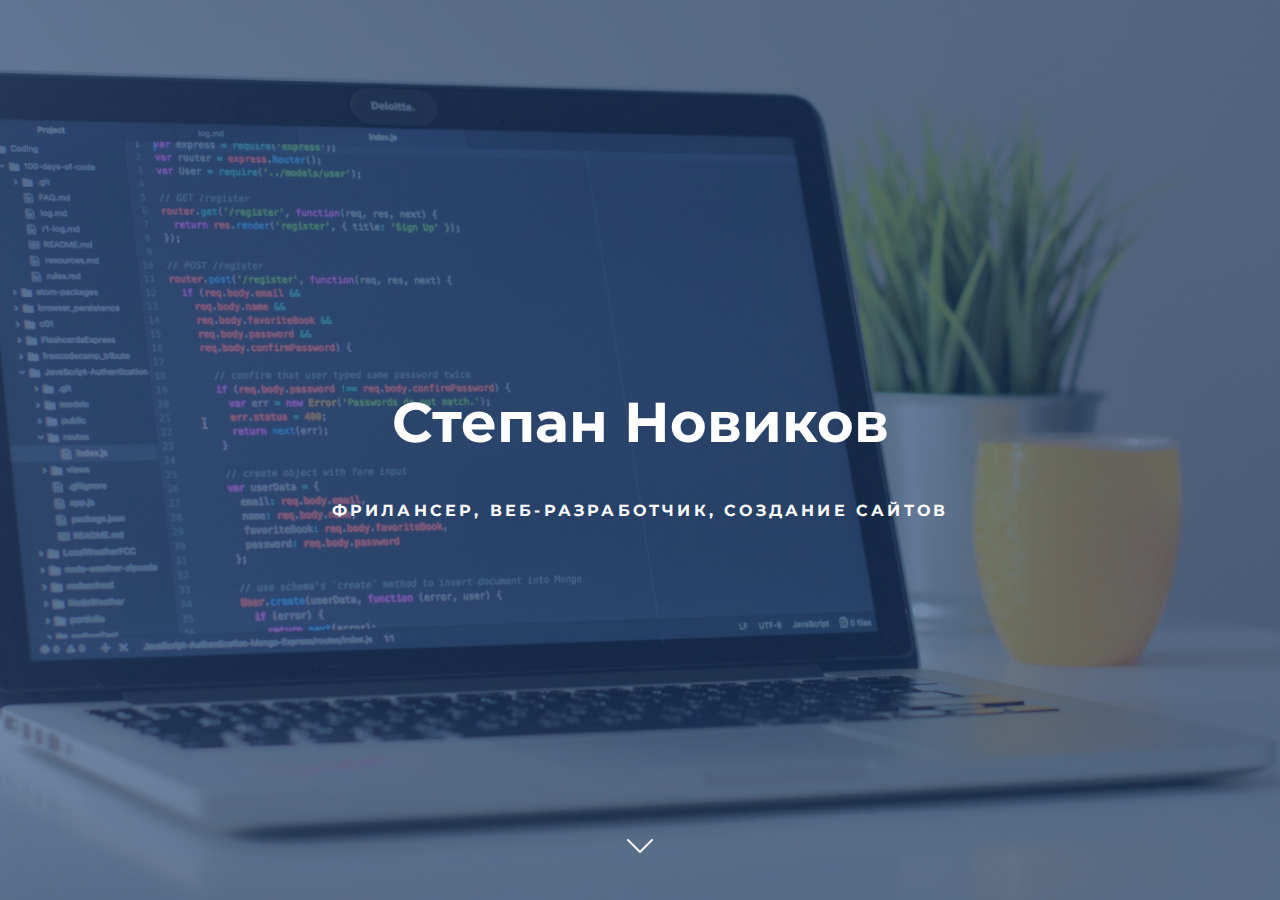
==== index.html @ 61199508 "header" ====
<!DOCTYPE html>
<html lang="en">
<head>
    <meta charset="UTF-8">
    <meta name="viewport" content="width=device-width, initial-scale=1.0">
    <title>Сайт портфолио</title>
    <link rel="stylesheet" href="./css/main.css">
    <link href="https://fonts.googleapis.com/css2?family=Montserrat:wght@400;700&display=swap" rel="stylesheet">
</head>
<body>
    <div class="header">
        <h1 class="header-title">Степан Новиков</h1>
        <p class="header-subtitle">фрилансер, веб-разработчик, создание сайтов</p>
        <div class="header-arrow">
            <img src="./image/header/chevron-down.svg" alt="Arrow">
        </div>
    </div>
</body>
</html>
---- css/main.css ----
body {
    margin: 0;
    font-family: 'Montserrat', sans-serif;
}
.header{
    position: relative;
    display: flex;
    flex-direction: column;
    justify-content: center;
    align-items: center;
    
    width: 100%;
    height: 100vh;

    background-color: #536681;
    background-image: url("../image/header/header-bg.jpg");
    background-size: cover;
    background-position: center;
}

.header-title{
    margin: 25px;
    font-weight: 700;
    font-size: 56px;
    line-height: 130%;
    text-align: center;
    color: #FFFFFF;
}

.header-subtitle{
    font-weight: bold;
    font-size: 16px;
    line-height: 150%;
    text-align: center;
    letter-spacing: 0.2em;
    text-transform: uppercase;
    color: #FFFFFF;
}

.header-arrow{
    width: 48px;
    height: 48px;
    position: absolute;
    bottom: 30px;
    left: 50%;
    transform: translate(-50%,0);
}
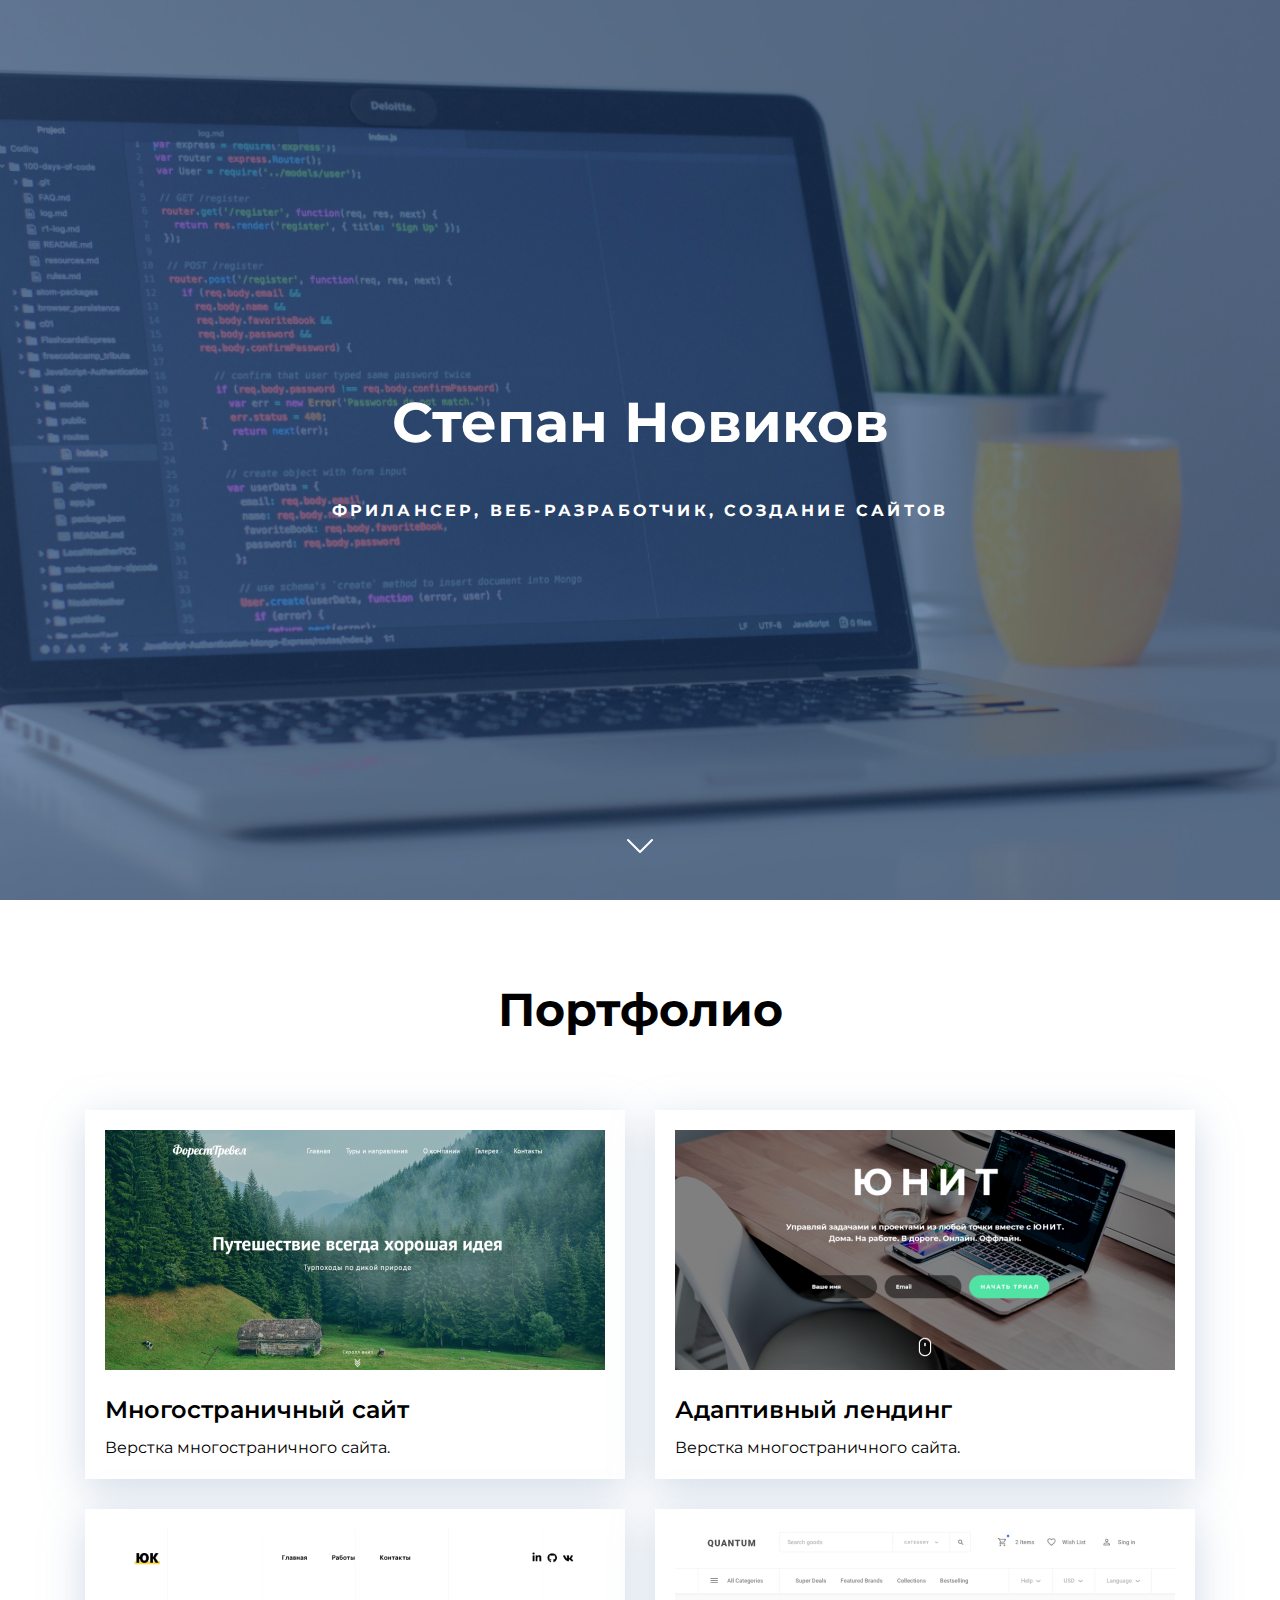
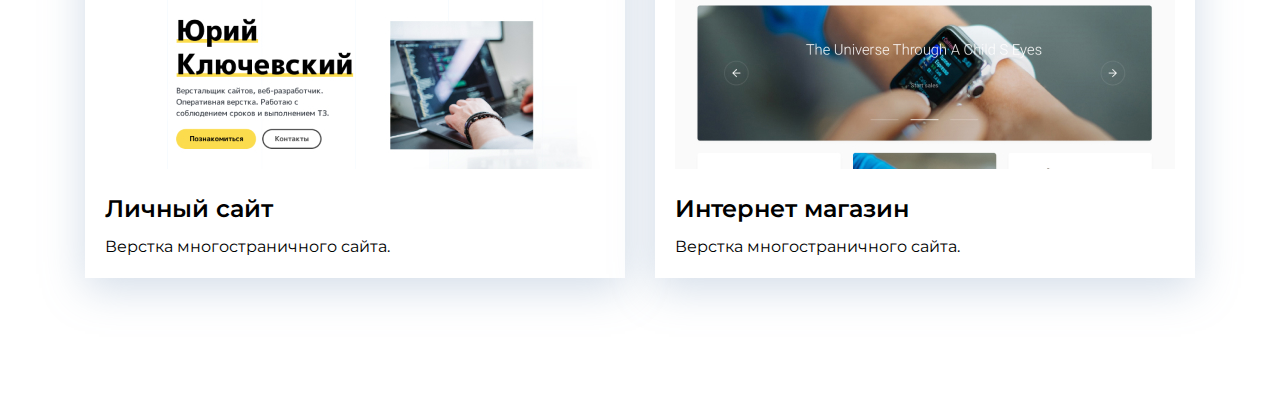
==== commit a391c85c: "portfolio section" ====
--- a/index.html
+++ b/index.html
@@ -8,6 +8,7 @@
     <link href="https://fonts.googleapis.com/css2?family=Montserrat:wght@400;700&display=swap" rel="stylesheet">
 </head>
 <body>
+
     <div class="header">
         <h1 class="header-title">Степан Новиков</h1>
         <p class="header-subtitle">фрилансер, веб-разработчик, создание сайтов</p>
@@ -15,5 +16,43 @@
             <img src="./image/header/chevron-down.svg" alt="Arrow">
         </div>
     </div>
+
+    <div class="portfolio">
+        <div class="container">
+            <h2 class="portfolio-header">Портфолио</h2>
+            <!-- portfolio-cards-wrapper -->
+            <div class="portfolio-cards-wrapper">
+                <!-- Card -->
+                <div class="card">
+                    <img class="card-img" src="./image/portfolio/forest.jpg" alt="Многостраничный сайт">
+                    <h3 class="card-title">Многостраничный сайт</h3>
+                    <p>Верстка многостраничного сайта.</p>
+                </div>
+                <!-- //Card -->
+                <!-- Card -->
+                <div class="card">
+                    <img class="card-img" src="./image/portfolio/unit.jpg" alt="Многостраничный сайт">
+                    <h3 class="card-title">Адаптивный лендинг</h3>
+                    <p>Верстка многостраничного сайта.</p>
+                </div>
+                <!-- //Card -->
+                <!-- Card -->
+                <div class="card">
+                    <img class="card-img" src="./image/portfolio/quantum.jpg" alt="Многостраничный сайт">
+                    <h3 class="card-title">Личный сайт</h3>
+                    <p>Верстка многостраничного сайта.</p>
+                </div>
+                <!-- //Card -->
+                <!-- Card -->
+                <div class="card">
+                    <img class="card-img" src="./image/portfolio/portfolio.jpg" alt="Многостраничный сайт">
+                    <h3 class="card-title">Интернет магазин</h3>
+                    <p>Верстка многостраничного сайта.</p>
+                </div>
+                <!-- //Card -->
+            </div>
+            <!-- //portfolio-cards-wrapper -->
+        </div>
+    </div>
 </body>
 </html>--- a/css/main.css
+++ b/css/main.css
@@ -1,8 +1,24 @@
+* {
+    box-sizing: border-box;
+}
+
 body {
     margin: 0;
     font-family: 'Montserrat', sans-serif;
 }
-.header{
+
+.container {
+    max-width: 1110px;
+    margin-left: auto;
+    margin-right: auto;
+}
+
+.none {
+    display: none!important;
+}
+
+/*Header*/
+.header {
     position: relative;
     display: flex;
     flex-direction: column;
@@ -18,7 +34,7 @@
     background-position: center;
 }
 
-.header-title{
+.header-title {
     margin: 25px;
     font-weight: 700;
     font-size: 56px;
@@ -27,7 +43,7 @@
     color: #FFFFFF;
 }
 
-.header-subtitle{
+.header-subtitle {
     font-weight: bold;
     font-size: 16px;
     line-height: 150%;
@@ -37,11 +53,64 @@
     color: #FFFFFF;
 }
 
-.header-arrow{
+.header-arrow {
     width: 48px;
     height: 48px;
     position: absolute;
     bottom: 30px;
     left: 50%;
     transform: translate(-50%,0);
-}+}
+
+/*Portfolio*/
+.portfolio {
+    padding-top: 80px;
+    padding-bottom: 115px;
+}
+.portfolio-header { 
+    font-weight: 700;
+    font-size: 46px;
+    line-height: 130%;
+    text-align: center;
+    color: black;
+    margin: 0;
+    margin-bottom: 70px;
+}
+
+.portfolio-cards-wrapper {
+    display: flex;
+    flex-wrap: wrap;
+    justify-content: space-between;
+}
+
+.card {
+    margin-bottom: 30px;
+    padding: 20px;
+    max-width: 540px;
+    background-color: white;
+    box-shadow: 0px 10px 40px rgba(126, 155, 189, 0.35);
+}
+
+.card:last-child, .card:nth-last-child(2) {
+    margin-bottom: 0;
+}
+
+.card-img {
+    margin-bottom: 20px;
+}
+
+.card-title {
+    margin: 0;
+    margin-bottom: 13px;
+    font-weight: 600;
+    font-size: 24px;
+    line-height: 130%;
+    color: #000000;
+}
+
+.card p {
+    font-size: 16px;
+    line-height: 130%;
+    color: black;
+    margin: 0;
+}
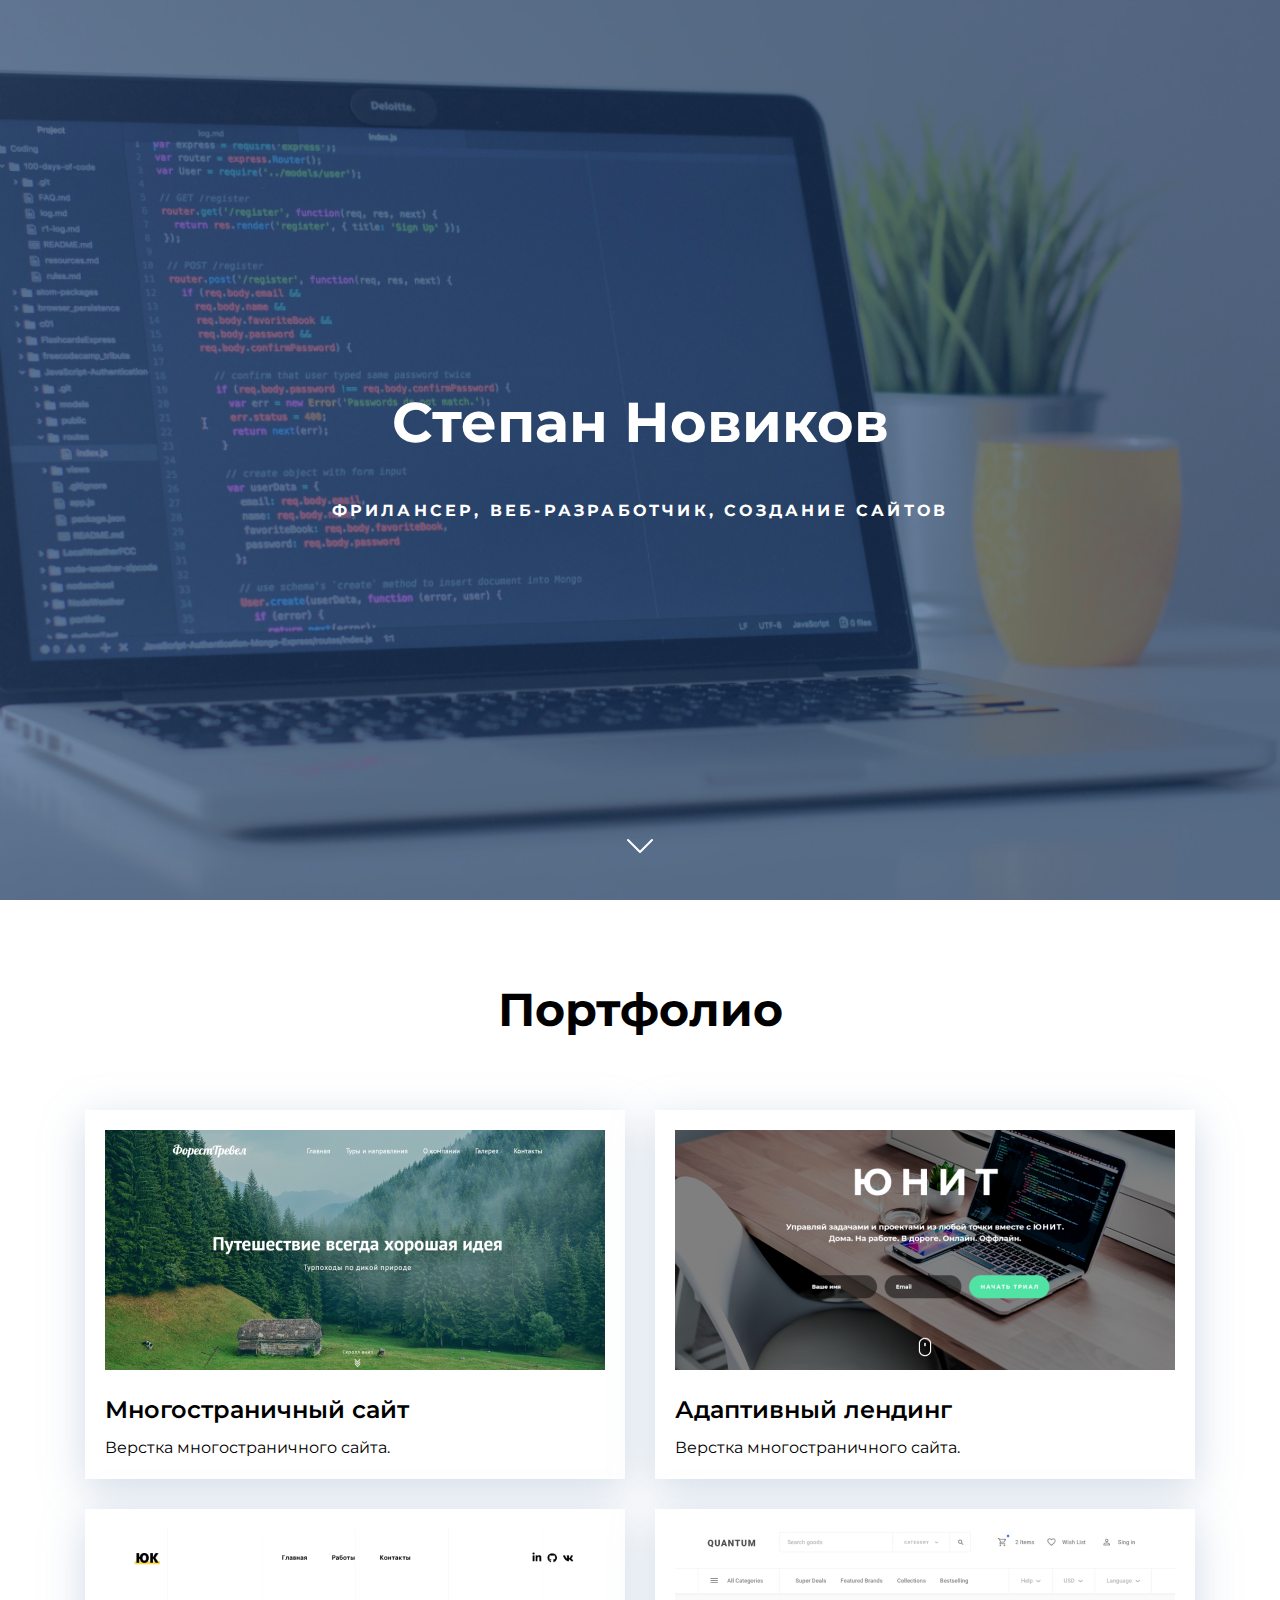
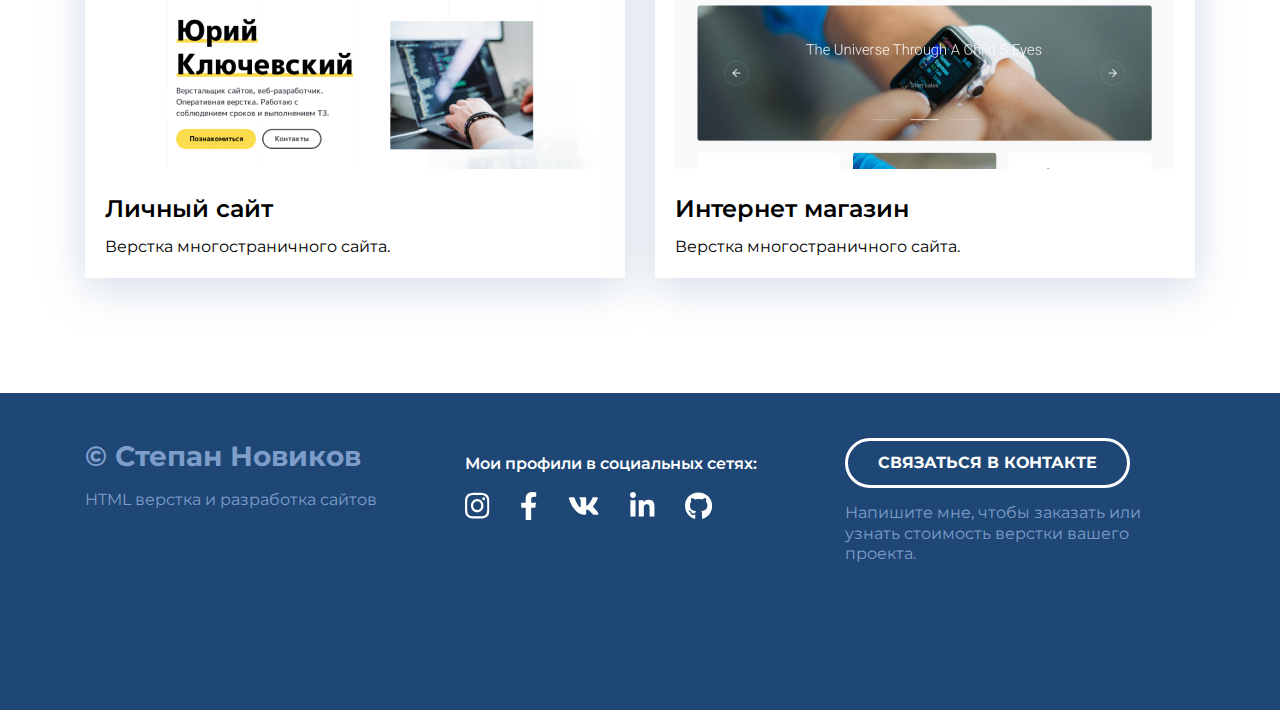
==== commit 3dafcb32: "footer" ====
--- a/index.html
+++ b/index.html
@@ -54,5 +54,44 @@
             <!-- //portfolio-cards-wrapper -->
         </div>
     </div>
+
+    <div class="footer">
+        <div class="container">
+            <div class="footer-row">
+                <div class="footer-copyright footer-col">
+                    <div class="footer-copyright-name">© Степан Новиков</div>
+                    <p>HTML верстка и разработка сайтов</p>
+                </div>
+                
+                <div class="footer-icons footer-col">
+                    <p>Мои профили в социальных сетях:</p>
+                    <div class="footer-icons-row">
+                        <a href="#">
+                            <img src="./image/icons/instagram.svg" alt="">
+                        </a>
+                        <a href="#">
+                            <img src="./image/icons/facebook.svg" alt="">
+                        </a>
+                        <a href="#">
+                            <img src="./image/icons/vk.svg" alt="">
+                        </a>
+                        <a href="#">
+                            <img src="./image/icons/linkedin.svg" alt="">
+                        </a>
+                        <a href="#">
+                            <img src="./image/icons/github.svg" alt="">
+                        </a>
+                    </div>
+                </div>
+
+                <div class="footer-contacts footer-col">
+                    <a href="#" class="footer-button">
+                        Связаться в контакте 
+                    </a>
+                    <p>Напишите мне, чтобы заказать или узнать стоимость верстки вашего проекта.</p>
+                </div>
+            </div>
+        </div>
+    </div>
 </body>
 </html>--- a/css/main.css
+++ b/css/main.css
@@ -38,7 +38,7 @@
     margin: 25px;
     font-weight: 700;
     font-size: 56px;
-    line-height: 130%;
+    line-height: 1.3;
     text-align: center;
     color: #FFFFFF;
 }
@@ -70,7 +70,7 @@
 .portfolio-header { 
     font-weight: 700;
     font-size: 46px;
-    line-height: 130%;
+    line-height: 1.3;
     text-align: center;
     color: black;
     margin: 0;
@@ -104,13 +104,97 @@
     margin-bottom: 13px;
     font-weight: 600;
     font-size: 24px;
+    line-height: 1.3;
+    color: #000000;
+}
+
+.card p {
+    font-size: 16px;
+    line-height: 1.3;
+    color: black;
+    margin: 0;
+}
+
+/* Footer */
+
+.footer {
+    background: #1E4776;
+    padding-top: 45px;
+    padding-bottom: 130px;
+    color: white;
+}
+
+.footer-row {
+    display: flex;
+    flex-direction: row;
+    justify-content: space-between;
+
+}
+
+.footer-col {
+    max-width: 350px;
+    flex-grow: 1;
+}
+
+.footer-copyright {
+    color: #7E9EC9;
+    line-height: 1.3;
+
+}
+
+.footer-copyright-name {
+    margin: 0;
+    margin-bottom: 15px;
+    font-weight: 700;
+    font-size: 28px;
+    line-height: 1.3;
+}
+
+.footer-copyright-name p {
+
+    font-size: 16px;
+    font-weight: 600;
+}
+
+
+.footer-icons p {
+    font-weight: 600;
+    font-size: 16px;
     line-height: 130%;
-    color: #000000;
-}
-
-.card p {
-    font-size: 16px;
-    line-height: 130%;
-    color: black;
-    margin: 0;
-}
+    color: #FFFFFF;
+}
+
+.footer-icons-row {
+    display: flex;
+    align-items: center;
+}
+
+.footer-icons-row > * + * {
+    margin-left: 30px;
+}
+
+.footer-button {
+    display: inline-block;
+    height: 50px;
+    padding-right: 30px;
+    padding-left: 30px;
+
+    border: 3px solid #FFFFFF;
+    border-radius: 50px;
+    
+    
+    line-height: 44px;
+    font-weight: 700;
+    font-size: 16px;
+    color: white;
+    text-transform: uppercase;
+    text-decoration: none;
+}
+
+.footer-contacts p {
+    margin: 15px 0;
+    color: #7E9EC9;
+    font-size: 16px;
+    line-height: 1.3;
+}
+
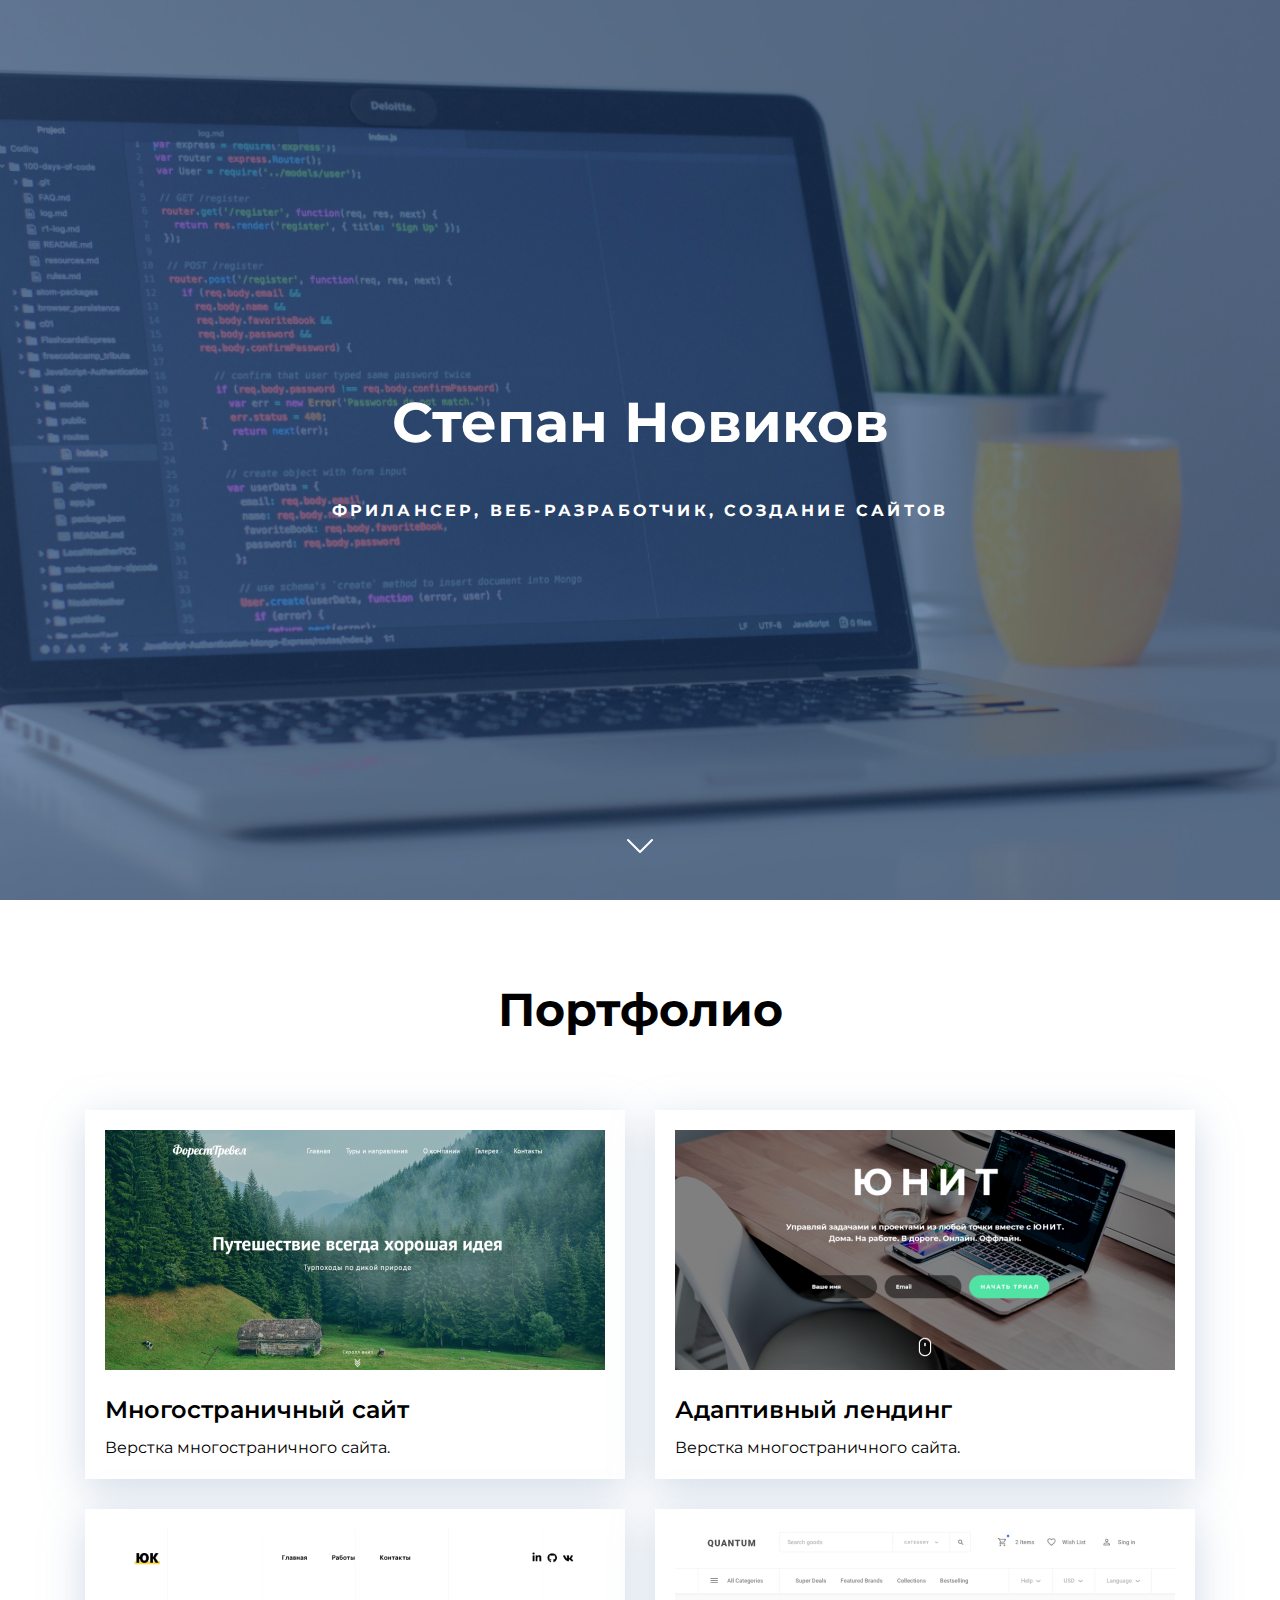
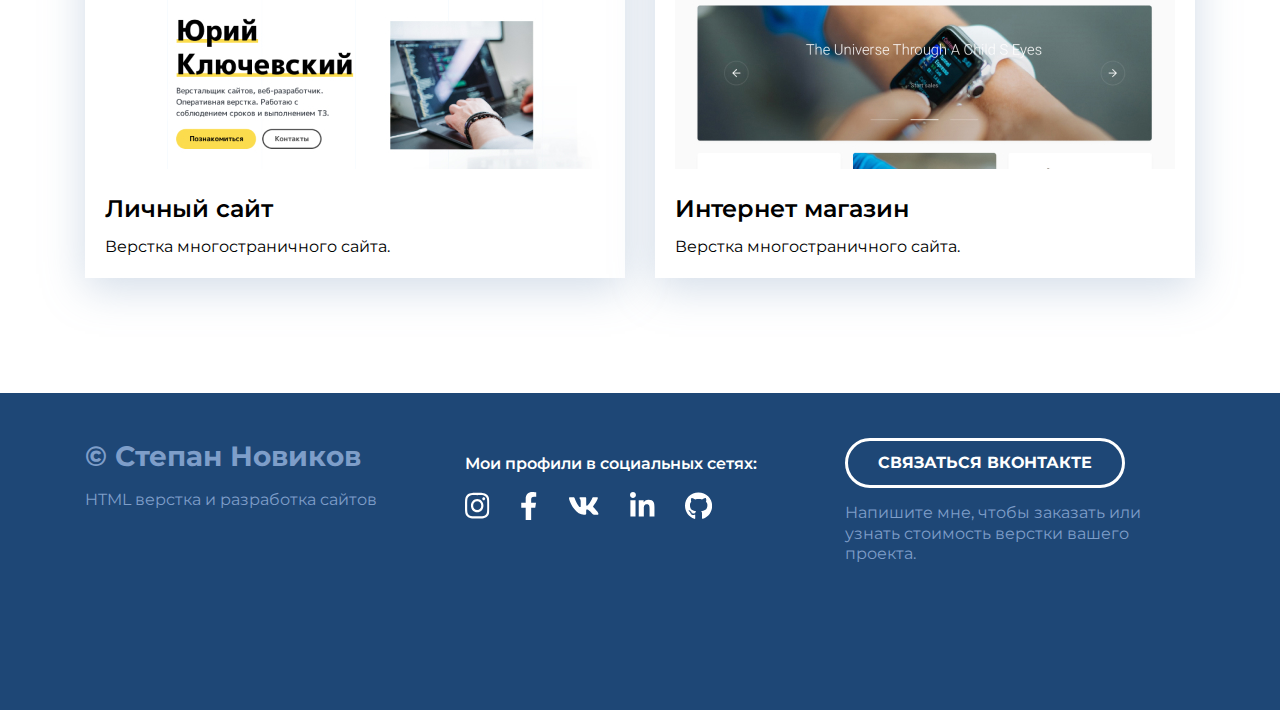
==== commit 9f195e97: "second page and semantic tags" ====
--- a/index.html
+++ b/index.html
@@ -9,89 +9,100 @@
 </head>
 <body>
 
-    <div class="header">
+    <header class="header">
         <h1 class="header-title">Степан Новиков</h1>
         <p class="header-subtitle">фрилансер, веб-разработчик, создание сайтов</p>
         <div class="header-arrow">
             <img src="./image/header/chevron-down.svg" alt="Arrow">
         </div>
-    </div>
-
-    <div class="portfolio">
-        <div class="container">
-            <h2 class="portfolio-header">Портфолио</h2>
-            <!-- portfolio-cards-wrapper -->
-            <div class="portfolio-cards-wrapper">
-                <!-- Card -->
-                <div class="card">
-                    <img class="card-img" src="./image/portfolio/forest.jpg" alt="Многостраничный сайт">
-                    <h3 class="card-title">Многостраничный сайт</h3>
-                    <p>Верстка многостраничного сайта.</p>
-                </div>
-                <!-- //Card -->
-                <!-- Card -->
-                <div class="card">
-                    <img class="card-img" src="./image/portfolio/unit.jpg" alt="Многостраничный сайт">
-                    <h3 class="card-title">Адаптивный лендинг</h3>
-                    <p>Верстка многостраничного сайта.</p>
-                </div>
-                <!-- //Card -->
-                <!-- Card -->
-                <div class="card">
-                    <img class="card-img" src="./image/portfolio/quantum.jpg" alt="Многостраничный сайт">
-                    <h3 class="card-title">Личный сайт</h3>
-                    <p>Верстка многостраничного сайта.</p>
-                </div>
-                <!-- //Card -->
-                <!-- Card -->
-                <div class="card">
-                    <img class="card-img" src="./image/portfolio/portfolio.jpg" alt="Многостраничный сайт">
-                    <h3 class="card-title">Интернет магазин</h3>
-                    <p>Верстка многостраничного сайта.</p>
-                </div>
-                <!-- //Card -->
-            </div>
-            <!-- //portfolio-cards-wrapper -->
-        </div>
-    </div>
-
-    <div class="footer">
-        <div class="container">
-            <div class="footer-row">
-                <div class="footer-copyright footer-col">
-                    <div class="footer-copyright-name">© Степан Новиков</div>
-                    <p>HTML верстка и разработка сайтов</p>
-                </div>
-                
-                <div class="footer-icons footer-col">
-                    <p>Мои профили в социальных сетях:</p>
-                    <div class="footer-icons-row">
-                        <a href="#">
-                            <img src="./image/icons/instagram.svg" alt="">
+    </header>
+    <main>
+        <div class="portfolio">
+            <div class="container">
+                <h2 class="portfolio-header">Портфолио</h2>
+                <!-- portfolio-cards-wrapper -->
+                <div class="portfolio-cards-wrapper">
+                    <!-- Card -->
+                    <div class="card">
+                        <a href="forest-travel.html" class="card-link">
+                            <img class="card-img" src="./image/portfolio/forest.jpg" alt="Многостраничный сайт">
+                            <h3 class="card-title">Многостраничный сайт</h3>
+                            <p>Верстка многостраничного сайта.</p>
                         </a>
-                        <a href="#">
-                            <img src="./image/icons/facebook.svg" alt="">
-                        </a>
-                        <a href="#">
-                            <img src="./image/icons/vk.svg" alt="">
-                        </a>
-                        <a href="#">
-                            <img src="./image/icons/linkedin.svg" alt="">
-                        </a>
-                        <a href="#">
-                            <img src="./image/icons/github.svg" alt="">
+                        
+                    </div>
+                    <!-- //Card -->
+                    <!-- Card -->
+                    <div class="card">
+                        <a href="forest-travel.html" class="card-link">
+                            <img class="card-img" src="./image/portfolio/unit.jpg" alt="Многостраничный сайт">
+                            <h3 class="card-title">Адаптивный лендинг</h3>
+                            <p>Верстка многостраничного сайта.</p>
                         </a>
                     </div>
+                    <!-- //Card -->
+                    <!-- Card -->
+                    <div class="card">
+                        <a href="forest-travel.html" class="card-link">
+                            <img class="card-img" src="./image/portfolio/quantum.jpg" alt="Многостраничный сайт">
+                            <h3 class="card-title">Личный сайт</h3>
+                            <p>Верстка многостраничного сайта.</p>
+                        </a>
+                    </div>
+                    <!-- //Card -->
+                    <!-- Card -->
+                    <div class="card">
+                        <a href="forest-travel.html" class="card-link">
+                            <img class="card-img" src="./image/portfolio/portfolio.jpg" alt="Многостраничный сайт">
+                            <h3 class="card-title">Интернет магазин</h3>
+                            <p>Верстка многостраничного сайта.</p>
+                        </a>
+                    </div>
+                    <!-- //Card -->
                 </div>
+                <!-- //portfolio-cards-wrapper -->
+            </div>
+        </div>
+    </main>
+    <footer>
+        <div class="footer">
+            <div class="container">
+                <div class="footer-row">
+                    <div class="footer-copyright footer-col">
+                        <div class="footer-copyright-name">© Степан Новиков</div>
+                        <p>HTML верстка и разработка сайтов</p>
+                    </div>
+                    
+                    <div class="footer-icons footer-col">
+                        <p>Мои профили в социальных сетях:</p>
+                        <div class="footer-icons-row">
+                            <a href="#">
+                                <img src="./image/icons/instagram.svg" alt="">
+                            </a>
+                            <a href="#">
+                                <img src="./image/icons/facebook.svg" alt="">
+                            </a>
+                            <a href="#">
+                                <img src="./image/icons/vk.svg" alt="">
+                            </a>
+                            <a href="#">
+                                <img src="./image/icons/linkedin.svg" alt="">
+                            </a>
+                            <a href="#">
+                                <img src="./image/icons/github.svg" alt="">
+                            </a>
+                        </div>
+                    </div>
 
-                <div class="footer-contacts footer-col">
-                    <a href="#" class="footer-button">
-                        Связаться в контакте 
-                    </a>
-                    <p>Напишите мне, чтобы заказать или узнать стоимость верстки вашего проекта.</p>
+                    <div class="footer-contacts footer-col">
+                        <a href="https://vk.me/id98707540" class="footer-button">
+                            Связаться вконтакте 
+                        </a>
+                        <p>Напишите мне, чтобы заказать или узнать стоимость верстки вашего проекта.</p>
+                    </div>
                 </div>
             </div>
         </div>
-    </div>
+    </footer>
 </body>
 </html>--- a/css/main.css
+++ b/css/main.css
@@ -5,6 +5,7 @@
 body {
     margin: 0;
     font-family: 'Montserrat', sans-serif;
+    color: #000000;
 }
 
 .container {
@@ -85,12 +86,28 @@
 
 .card {
     margin-bottom: 30px;
-    padding: 20px;
     max-width: 540px;
     background-color: white;
     box-shadow: 0px 10px 40px rgba(126, 155, 189, 0.35);
 }
 
+.card:hover {
+    transform: translateY(-15px);
+    transition: transform 0.2s ease-in;
+}
+
+.card-link {
+    display: block;
+    text-decoration: none;
+    color: black;
+    padding: 20px;
+    transition: color 0.2s ease-in;
+}
+
+.card-link:hover {
+    color: rgb(39,91,236);
+}
+
 .card:last-child, .card:nth-last-child(2) {
     margin-bottom: 0;
 }
@@ -105,13 +122,11 @@
     font-weight: 600;
     font-size: 24px;
     line-height: 1.3;
-    color: #000000;
 }
 
 .card p {
     font-size: 16px;
     line-height: 1.3;
-    color: black;
     margin: 0;
 }
 
@@ -189,6 +204,13 @@
     color: white;
     text-transform: uppercase;
     text-decoration: none;
+
+    transition: all 0.2s ease-in;
+}
+
+.footer-button:hover {
+    background-color: white;
+    color: #1E4776;
 }
 
 .footer-contacts p {
@@ -198,3 +220,63 @@
     line-height: 1.3;
 }
 
+
+/*project*/
+
+.project {
+    padding-top: 80px;
+    padding-bottom: 120px;
+    text-align: center;
+}
+
+.project-header {
+    margin: 0;
+    margin-bottom: 40px;
+    font-weight: bold;
+    font-size: 46px;
+    line-height: 1.3;
+}
+
+.project-img {
+    margin-bottom: 70px;
+}
+
+.project-description {
+    max-width: 730px;
+    margin: 0 auto 60px;
+
+}
+
+.project-description p{
+    font-size: 16px;
+    line-height: 1.5;
+    margin-top: 0;
+    margin-bottom: 15px;
+}
+
+.project-btn-back {
+    display: inline-block;
+    height: 60px;
+    padding-right: 30px;
+    padding-left: 30px;
+
+    border: 3px solid #275BEC;
+    border-radius: 50px;
+    
+    
+    line-height: 54px;
+    font-weight: 700;
+    font-size: 16px;
+    color: #275BEC;
+    text-transform: uppercase;
+    text-decoration: none;
+
+    transition: all 0.2s ease-in;
+}
+
+.project-btn-back:hover {
+    background-color: #275BEC;
+    color: white;
+}
+
+
